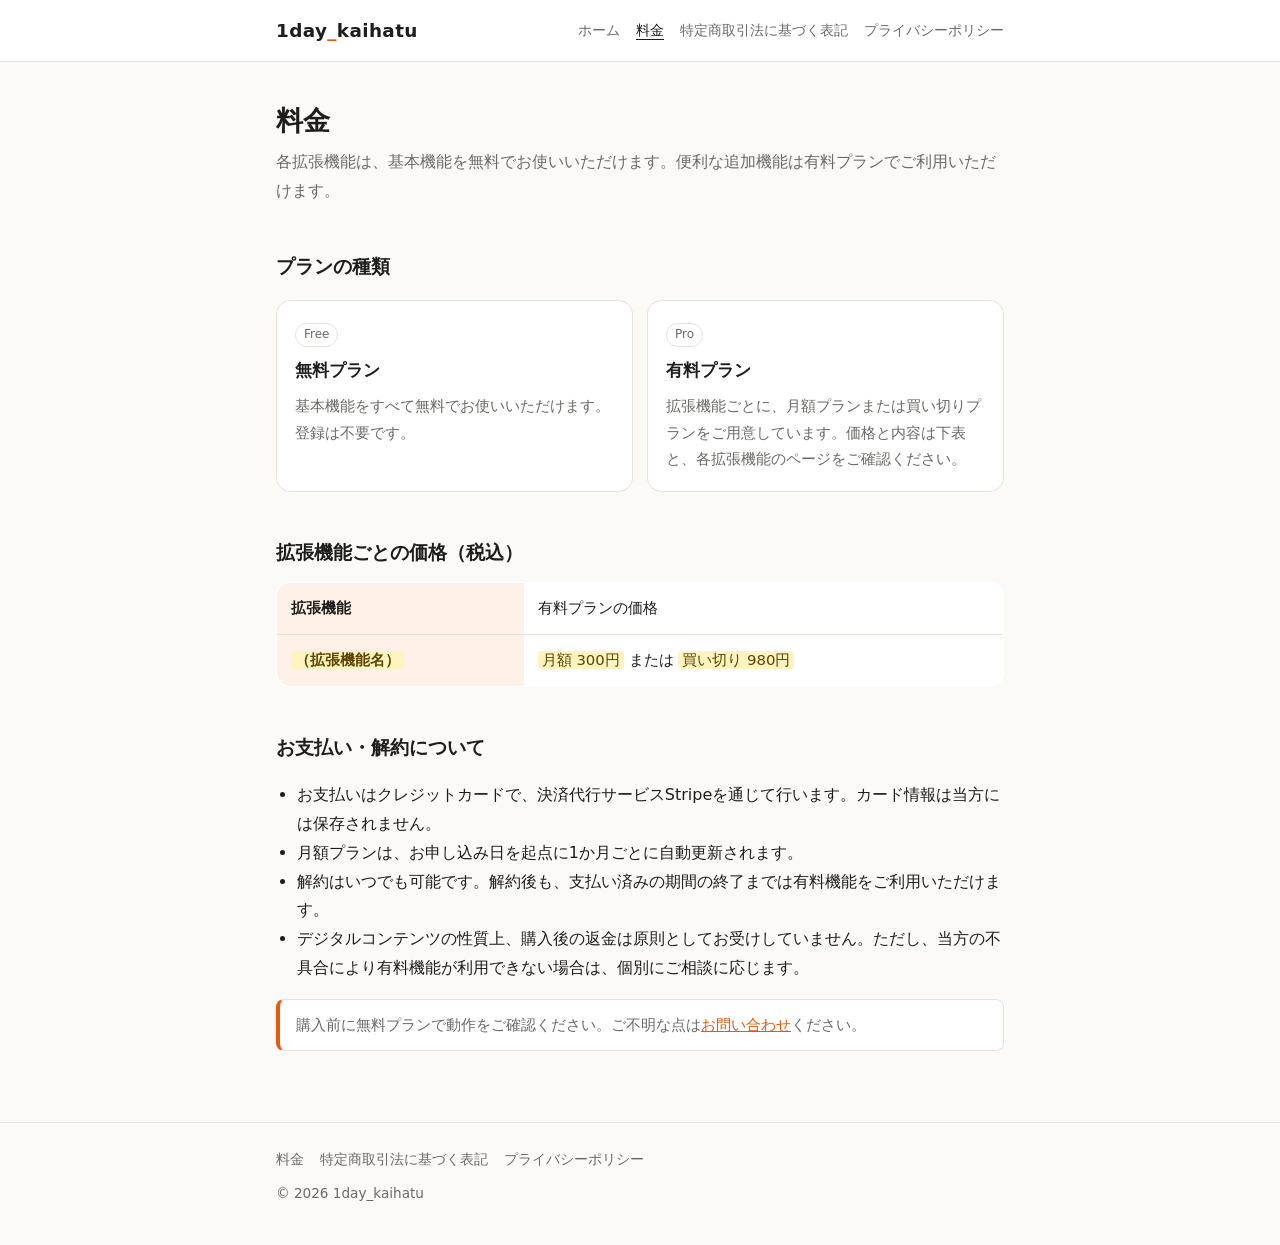
==== pricing.html @ 951d2f1b "Add site: home, pricing, tokushoho, privacy policy Co-Authored-By: Claude Opus 5.5 <noreply@anthropi" ====
<!doctype html>
<html lang="ja">
<head>
<meta charset="utf-8">
<meta name="viewport" content="width=device-width, initial-scale=1">
<title>料金｜1day_kaihatu</title>
<link rel="stylesheet" href="style.css">
</head>
<body>
<header><div class="wrap">
  <a class="logo" href="index.html">1day<span>_</span>kaihatu</a>
  <nav>
    <a href="index.html">ホーム</a>
    <a href="pricing.html" aria-current="page">料金</a>
    <a href="tokushoho.html">特定商取引法に基づく表記</a>
    <a href="privacy.html">プライバシーポリシー</a>
  </nav>
</div></header>

<main><div class="wrap">
  <h1>料金</h1>
  <p class="lead">各拡張機能は、基本機能を無料でお使いいただけます。便利な追加機能は有料プランでご利用いただけます。</p>

  <h2>プランの種類</h2>
  <div class="cards">
    <article class="card">
      <span class="badge">Free</span>
      <h3>無料プラン</h3>
      <p>基本機能をすべて無料でお使いいただけます。登録は不要です。</p>
    </article>
    <article class="card">
      <span class="badge">Pro</span>
      <h3>有料プラン</h3>
      <p>拡張機能ごとに、月額プランまたは買い切りプランをご用意しています。価格と内容は下表と、各拡張機能のページをご確認ください。</p>
    </article>
  </div>

  <h2>拡張機能ごとの価格（税込）</h2>
  <table>
    <tr><th>拡張機能</th><td>有料プランの価格</td></tr>
    <tr><th><span class="ph">（拡張機能名）</span></th><td><span class="ph">月額 300円</span> または <span class="ph">買い切り 980円</span></td></tr>
  </table>

  <h2>お支払い・解約について</h2>
  <ul>
    <li>お支払いはクレジットカードで、決済代行サービスStripeを通じて行います。カード情報は当方には保存されません。</li>
    <li>月額プランは、お申し込み日を起点に1か月ごとに自動更新されます。</li>
    <li>解約はいつでも可能です。解約後も、支払い済みの期間の終了までは有料機能をご利用いただけます。</li>
    <li>デジタルコンテンツの性質上、購入後の返金は原則としてお受けしていません。ただし、当方の不具合により有料機能が利用できない場合は、個別にご相談に応じます。</li>
  </ul>
  <p class="note">購入前に無料プランで動作をご確認ください。ご不明な点は<a href="index.html#contact">お問い合わせ</a>ください。</p>
</div></main>

<footer><div class="wrap">
  <nav>
    <a href="pricing.html">料金</a>
    <a href="tokushoho.html">特定商取引法に基づく表記</a>
    <a href="privacy.html">プライバシーポリシー</a>
  </nav>
  © 2026 1day_kaihatu
</div></footer>
</body>
</html>
---- style.css ----
:root {
  --bg: #fbfaf7;
  --surface: #ffffff;
  --text: #1d1d1b;
  --muted: #6b6a66;
  --line: #e6e3dc;
  --accent: #e8590c;
  --accent-soft: #fff1e8;
  --radius: 14px;
}
@media (prefers-color-scheme: dark) {
  :root {
    --bg: #161615;
    --surface: #1f1f1d;
    --text: #efede8;
    --muted: #a4a29c;
    --line: #34332f;
    --accent: #ff8a3d;
    --accent-soft: #2c2018;
  }
}
* { box-sizing: border-box; }
html { -webkit-text-size-adjust: 100%; }
body {
  margin: 0;
  background: var(--bg);
  color: var(--text);
  font-family: "Hiragino Sans", "Noto Sans JP", system-ui, -apple-system, sans-serif;
  line-height: 1.8;
  font-size: 16px;
}
a { color: var(--accent); }
.wrap { max-width: 760px; margin: 0 auto; padding: 0 16px; }

header { border-bottom: 1px solid var(--line); background: var(--surface); }
header .wrap { display: flex; flex-wrap: wrap; align-items: center; justify-content: space-between; gap: 8px; padding-top: 14px; padding-bottom: 14px; }
.logo { font-weight: 800; font-size: 1.15rem; color: var(--text); text-decoration: none; letter-spacing: .02em; }
.logo span { color: var(--accent); }
nav { display: flex; flex-wrap: wrap; gap: 4px 16px; font-size: .9rem; }
nav a { color: var(--muted); text-decoration: none; }
nav a:hover, nav a[aria-current="page"] { color: var(--text); text-decoration: underline; text-underline-offset: 4px; }

main { padding: 40px 0 56px; }
h1 { font-size: 1.7rem; line-height: 1.4; margin: 0 0 8px; }
h2 { font-size: 1.2rem; margin: 40px 0 12px; padding-top: 4px; }
h3 { font-size: 1.05rem; margin: 24px 0 8px; }
.lead { color: var(--muted); margin: 0 0 24px; }
.updated { color: var(--muted); font-size: .85rem; }

.hero { padding: 16px 0 8px; }
.hero h1 { font-size: clamp(1.45rem, 6vw, 2.1rem); }
.hero .tag { display: inline-block; background: var(--accent-soft); color: var(--accent); font-weight: 700; font-size: .8rem; padding: 2px 10px; border-radius: 999px; margin-bottom: 12px; }

.cards { display: grid; gap: 14px; grid-template-columns: repeat(auto-fit, minmax(220px, 1fr)); margin-top: 16px; }
.card { background: var(--surface); border: 1px solid var(--line); border-radius: var(--radius); padding: 18px; }
.card h3 { margin-top: 0; }
.card p { margin: 0; color: var(--muted); font-size: .92rem; }
.badge { display: inline-block; font-size: .75rem; border: 1px solid var(--line); border-radius: 999px; padding: 0 8px; color: var(--muted); margin-bottom: 8px; }

table { width: 100%; border-collapse: collapse; background: var(--surface); border: 1px solid var(--line); border-radius: var(--radius); overflow: hidden; font-size: .93rem; }
th, td { text-align: left; vertical-align: top; padding: 12px 14px; border-bottom: 1px solid var(--line); }
tr:last-child th, tr:last-child td { border-bottom: none; }
th { width: 34%; font-weight: 700; background: var(--accent-soft); }
@media (max-width: 520px) {
  .kv th, .kv td { display: block; width: 100%; }
  .kv th { border-bottom: none; padding-bottom: 2px; }
}
.ph { background: #fff3bf; color: #5c4400; padding: 0 4px; border-radius: 4px; }
@media (prefers-color-scheme: dark) { .ph { background: #4a3b00; color: #ffe58a; } }

.note { background: var(--surface); border: 1px solid var(--line); border-left: 4px solid var(--accent); border-radius: 8px; padding: 12px 16px; font-size: .92rem; color: var(--muted); }
ul, ol { padding-left: 1.3em; }

footer { border-top: 1px solid var(--line); color: var(--muted); font-size: .85rem; padding: 24px 0 40px; }
footer nav { margin-bottom: 8px; }
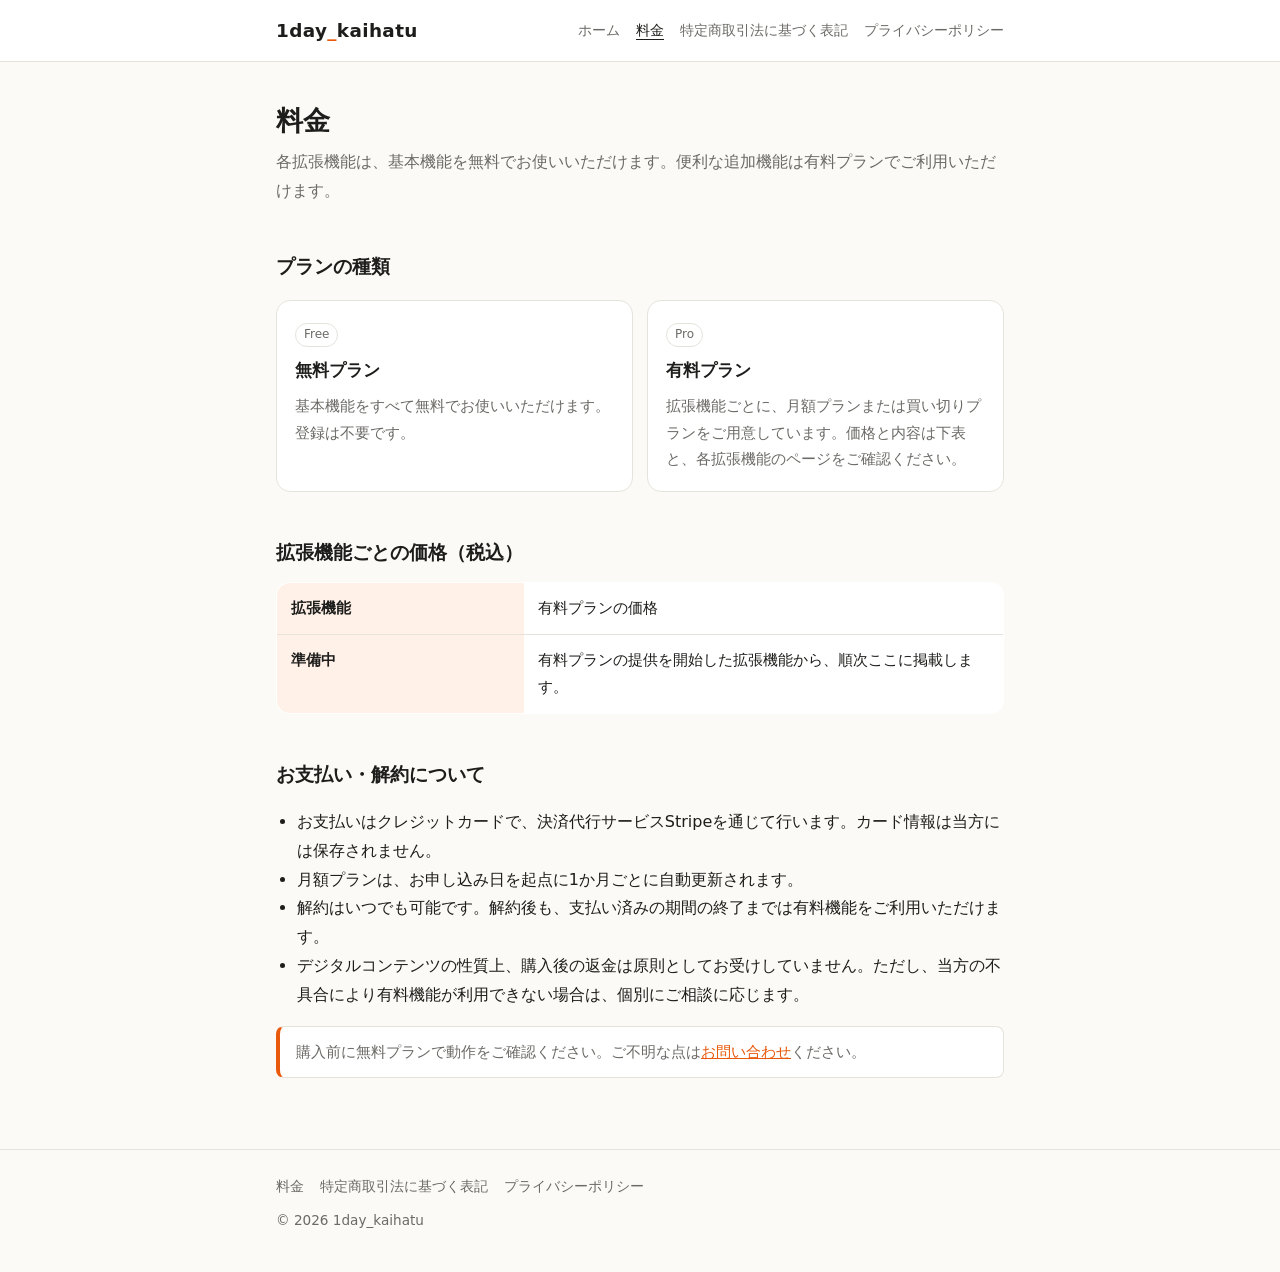
==== commit c37a276e: "Fill contact email, hide seller name (disclosed on request), remove placeholders Co-Authored-By: Cla" ====
--- a/pricing.html
+++ b/pricing.html
@@ -38,7 +38,7 @@
   <h2>拡張機能ごとの価格（税込）</h2>
   <table>
     <tr><th>拡張機能</th><td>有料プランの価格</td></tr>
-    <tr><th><span class="ph">（拡張機能名）</span></th><td><span class="ph">月額 300円</span> または <span class="ph">買い切り 980円</span></td></tr>
+    <tr><th>準備中</th><td>有料プランの提供を開始した拡張機能から、順次ここに掲載します。</td></tr>
   </table>
 
   <h2>お支払い・解約について</h2>
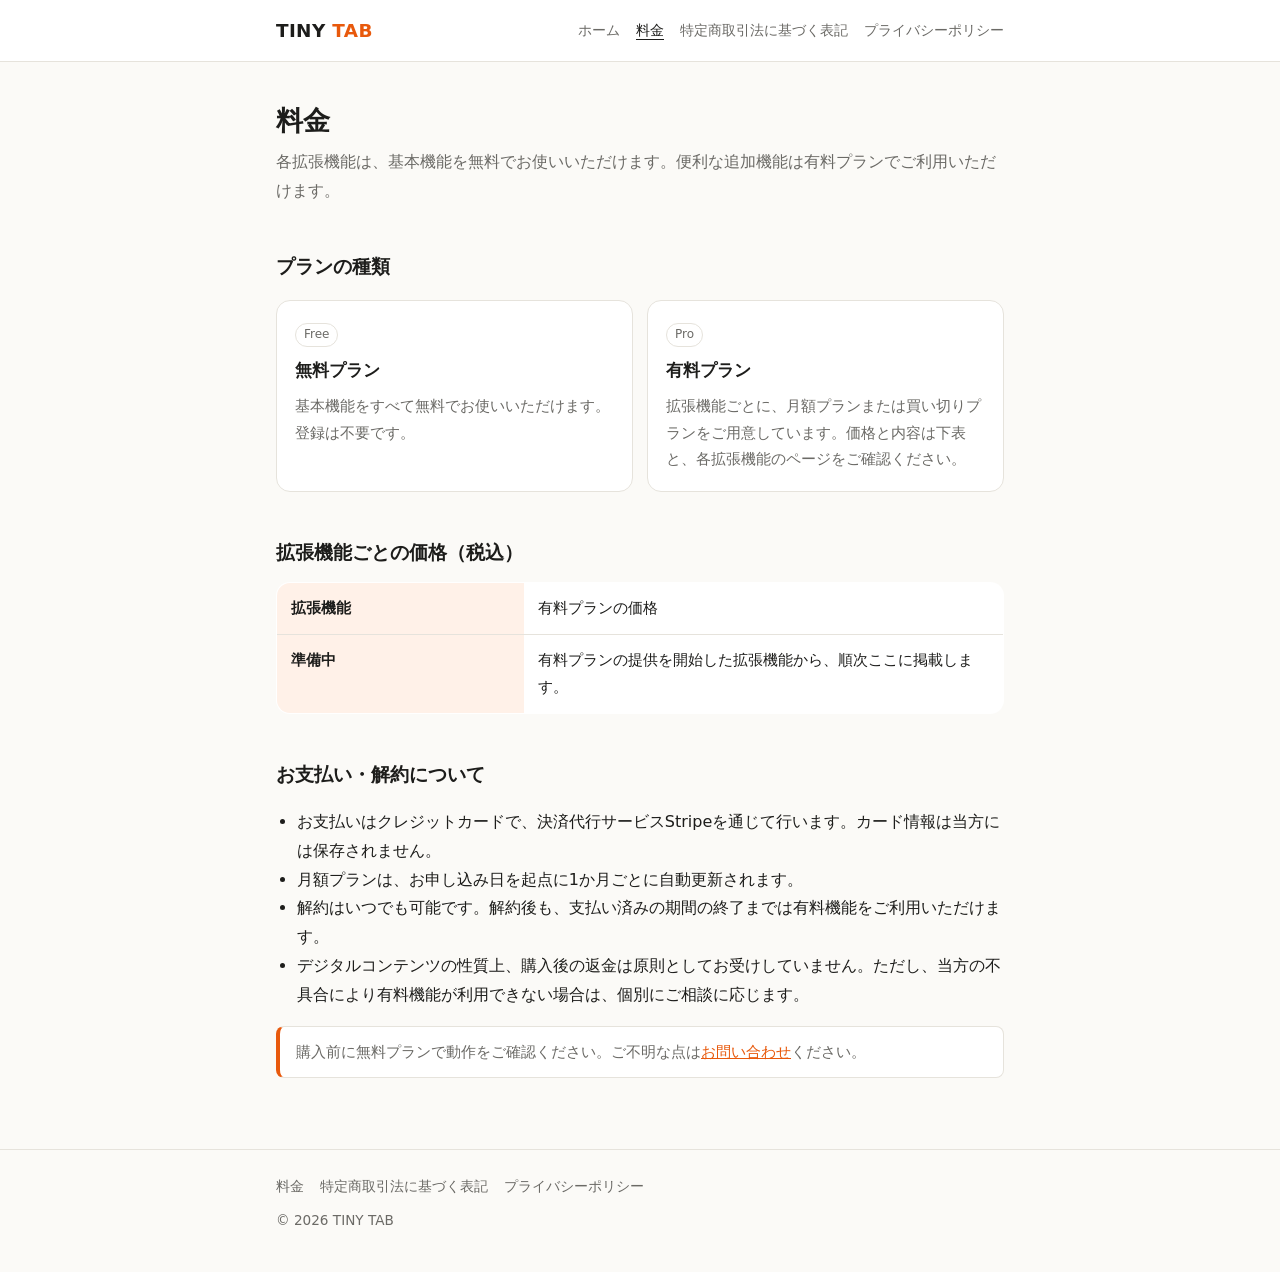
==== commit 9f40973a: "Rename brand to TINY TAB Co-Authored-By: Claude Opus 5.5 <noreply@anthropic.com> Claude-Session: htt" ====
--- a/pricing.html
+++ b/pricing.html
@@ -3,12 +3,12 @@
 <head>
 <meta charset="utf-8">
 <meta name="viewport" content="width=device-width, initial-scale=1">
-<title>料金｜1day_kaihatu</title>
+<title>料金｜TINY TAB</title>
 <link rel="stylesheet" href="style.css">
 </head>
 <body>
 <header><div class="wrap">
-  <a class="logo" href="index.html">1day<span>_</span>kaihatu</a>
+  <a class="logo" href="index.html">TINY <span>TAB</span></a>
   <nav>
     <a href="index.html">ホーム</a>
     <a href="pricing.html" aria-current="page">料金</a>
@@ -57,7 +57,7 @@
     <a href="tokushoho.html">特定商取引法に基づく表記</a>
     <a href="privacy.html">プライバシーポリシー</a>
   </nav>
-  © 2026 1day_kaihatu
+  © 2026 TINY TAB
 </div></footer>
 </body>
 </html>
